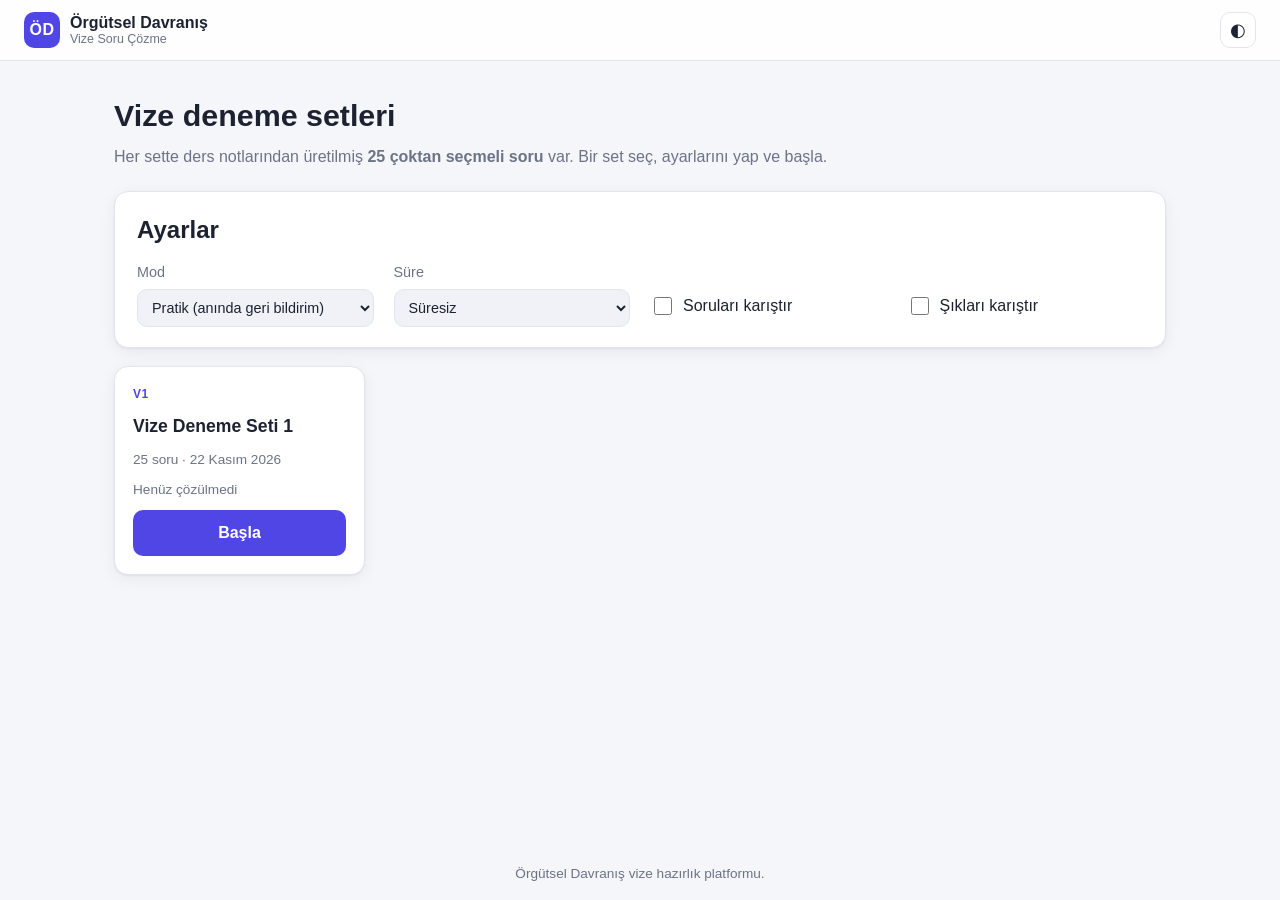
==== docs/index.html @ cf3788e4 "refactor: quiz içeriği GitHub Pages uyumu için docs/ altına taşındı" ====
<!DOCTYPE html>
<html lang="tr">
<head>
  <meta charset="UTF-8" />
  <meta name="viewport" content="width=device-width, initial-scale=1" />
  <title>Örgütsel Davranış · Vize Soru Çözme</title>
  <link rel="stylesheet" href="style.css" />
</head>
<body>
  <header class="topbar">
    <a class="brand" href="#" id="homeLink">
      <span class="brand-mark">ÖD</span>
      <span class="brand-text">Örgütsel Davranış <small>Vize Soru Çözme</small></span>
    </a>
    <div class="topbar-right">
      <span id="timer" class="timer hidden" aria-live="polite"></span>
      <button id="themeToggle" class="icon-btn" title="Tema değiştir" aria-label="Tema değiştir">◐</button>
    </div>
  </header>

  <main id="app">
    <!-- ANA SAYFA -->
    <section id="homeView" class="view">
      <div class="hero">
        <h1>Vize deneme setleri</h1>
        <p>Her sette ders notlarından üretilmiş <strong>25 çoktan seçmeli soru</strong> var. Bir set seç, ayarlarını yap ve başla.</p>
      </div>

      <div class="settings card">
        <h2>Ayarlar</h2>
        <div class="settings-grid">
          <label class="field">
            <span>Mod</span>
            <select id="modeSelect">
              <option value="practice">Pratik (anında geri bildirim)</option>
              <option value="exam">Sınav (sonuç en sonda)</option>
            </select>
          </label>
          <label class="field">
            <span>Süre</span>
            <select id="timeSelect">
              <option value="0">Süresiz</option>
              <option value="20">20 dakika</option>
              <option value="30">30 dakika</option>
              <option value="45">45 dakika</option>
            </select>
          </label>
          <label class="check"><input type="checkbox" id="shuffleQ" /> Soruları karıştır</label>
          <label class="check"><input type="checkbox" id="shuffleO" /> Şıkları karıştır</label>
        </div>
      </div>

      <div id="versionList" class="version-list"></div>
      <p id="loadError" class="error hidden"></p>
    </section>

    <!-- SORU EKRANI -->
    <section id="quizView" class="view hidden">
      <div class="quiz-head">
        <div>
          <div id="quizTitle" class="quiz-title"></div>
          <div id="quizMeta" class="muted small"></div>
        </div>
        <button id="finishBtn" class="btn btn-ghost">Sınavı bitir</button>
      </div>
      <div class="progress"><div id="progressBar" class="progress-bar"></div></div>

      <div class="quiz-layout">
        <article class="card question-card">
          <div class="q-top">
            <span id="qNumber" class="q-number"></span>
            <span id="qChapter" class="badge"></span>
            <span id="qDifficulty" class="badge badge-soft"></span>
            <button id="flagBtn" class="icon-btn flag" title="İşaretle (F)" aria-label="Soruyu işaretle">⚑</button>
          </div>
          <p id="qText" class="q-text"></p>
          <ol id="qOptions" class="options"></ol>
          <div id="qFeedback" class="feedback hidden"></div>
          <div class="q-nav">
            <button id="prevBtn" class="btn btn-ghost">← Önceki</button>
            <span class="muted small kbd-hint">Kısayollar: A–E / 1–5 · ← → · F</span>
            <button id="nextBtn" class="btn btn-primary">Sonraki →</button>
          </div>
        </article>

        <aside class="card palette-card">
          <h3>Sorular</h3>
          <div id="palette" class="palette"></div>
          <div class="legend small muted">
            <span><i class="dot dot-answered"></i>Cevaplandı</span>
            <span><i class="dot dot-flag"></i>İşaretli</span>
            <span><i class="dot dot-empty"></i>Boş</span>
          </div>
        </aside>
      </div>
    </section>

    <!-- SONUÇ EKRANI -->
    <section id="resultView" class="view hidden">
      <div class="card result-summary">
        <div class="score-ring" id="scoreRing"><span id="scorePct"></span></div>
        <div class="score-info">
          <h2 id="resultTitle"></h2>
          <div class="stats">
            <div class="stat ok"><b id="statCorrect"></b><span>Doğru</span></div>
            <div class="stat bad"><b id="statWrong"></b><span>Yanlış</span></div>
            <div class="stat"><b id="statBlank"></b><span>Boş</span></div>
            <div class="stat"><b id="statTime"></b><span>Süre</span></div>
          </div>
          <div class="result-actions">
            <button id="retryWrongBtn" class="btn btn-primary">Yanlış & boşları tekrar çöz</button>
            <button id="retryAllBtn" class="btn btn-ghost">Seti baştan çöz</button>
            <button id="backHomeBtn" class="btn btn-ghost">Ana sayfa</button>
          </div>
        </div>
      </div>

      <div class="card">
        <h3>Bölümlere göre başarı</h3>
        <div id="chapterBreakdown" class="chapter-breakdown"></div>
      </div>

      <div class="card">
        <div class="review-head">
          <h3>Cevap anahtarı & açıklamalar</h3>
          <div class="segmented" id="reviewFilter">
            <button data-filter="all" class="active">Tümü</button>
            <button data-filter="wrong">Yanlışlar</button>
            <button data-filter="blank">Boşlar</button>
            <button data-filter="correct">Doğrular</button>
          </div>
        </div>
        <div id="reviewList" class="review-list"></div>
      </div>
    </section>
  </main>

  <footer class="footer muted small">Örgütsel Davranış vize hazırlık platformu.</footer>

  <script src="questions-data.js"></script>
  <script src="app.js"></script>
</body>
</html>
---- docs/style.css ----
:root {
  --bg: #f5f6fa;
  --surface: #ffffff;
  --surface-2: #f0f2f7;
  --text: #1c2230;
  --muted: #6b7385;
  --border: #e2e5ee;
  --primary: #4f46e5;
  --primary-soft: #eef0ff;
  --ok: #16a34a;
  --ok-soft: #e8f7ee;
  --bad: #dc2626;
  --bad-soft: #fdecec;
  --warn: #d97706;
  --warn-soft: #fff4e0;
  --radius: 14px;
  --shadow: 0 1px 2px rgba(16, 24, 40, .05), 0 4px 16px rgba(16, 24, 40, .06);
  color-scheme: light;
}

[data-theme="dark"] {
  --bg: #0f1320;
  --surface: #171c2c;
  --surface-2: #1f2538;
  --text: #e7e9f0;
  --muted: #9aa2b6;
  --border: #2a3147;
  --primary: #818cf8;
  --primary-soft: #262c4a;
  --ok: #4ade80;
  --ok-soft: #173126;
  --bad: #f87171;
  --bad-soft: #3a1d22;
  --warn: #fbbf24;
  --warn-soft: #3a2f16;
  --shadow: 0 1px 2px rgba(0, 0, 0, .3), 0 4px 16px rgba(0, 0, 0, .25);
  color-scheme: dark;
}

* { box-sizing: border-box; }

body {
  margin: 0;
  font-family: -apple-system, BlinkMacSystemFont, "Segoe UI", Roboto, "Helvetica Neue", Arial, sans-serif;
  background: var(--bg);
  color: var(--text);
  line-height: 1.5;
  min-height: 100vh;
  display: flex;
  flex-direction: column;
}

.hidden { display: none !important; }
.muted { color: var(--muted); }
.small { font-size: .85rem; }
.error { color: var(--bad); background: var(--bad-soft); padding: 12px 16px; border-radius: 10px; }
code { background: var(--surface-2); padding: 1px 6px; border-radius: 6px; }

/* Topbar */
.topbar {
  position: sticky; top: 0; z-index: 10;
  display: flex; align-items: center; justify-content: space-between;
  padding: 12px 24px;
  background: color-mix(in srgb, var(--surface) 85%, transparent);
  backdrop-filter: blur(8px);
  border-bottom: 1px solid var(--border);
}
.brand { display: flex; align-items: center; gap: 10px; text-decoration: none; color: inherit; }
.brand-mark {
  display: grid; place-items: center; width: 36px; height: 36px; border-radius: 10px;
  background: var(--primary); color: #fff; font-weight: 700; letter-spacing: .5px;
}
.brand-text { font-weight: 650; display: flex; flex-direction: column; line-height: 1.15; }
.brand-text small { font-weight: 400; color: var(--muted); font-size: .78rem; }
.topbar-right { display: flex; align-items: center; gap: 10px; }
.timer {
  font-variant-numeric: tabular-nums; font-weight: 600;
  padding: 6px 12px; border-radius: 999px; background: var(--surface-2);
}
.timer.low { color: var(--bad); background: var(--bad-soft); }

main { width: 100%; max-width: 1100px; margin: 0 auto; padding: 24px; flex: 1; }
.footer { text-align: center; padding: 16px; }

/* Generic */
.card {
  background: var(--surface); border: 1px solid var(--border);
  border-radius: var(--radius); box-shadow: var(--shadow);
  padding: 20px 22px; margin-bottom: 18px;
}
.card h2, .card h3 { margin: 0 0 14px; }
.btn {
  font: inherit; font-weight: 600; cursor: pointer;
  border-radius: 10px; padding: 10px 16px; border: 1px solid transparent;
  transition: transform .05s, background .15s, border-color .15s;
}
.btn:active { transform: translateY(1px); }
.btn:disabled { opacity: .45; cursor: not-allowed; }
.btn-primary { background: var(--primary); color: #fff; }
.btn-primary:hover:not(:disabled) { filter: brightness(1.08); }
.btn-ghost { background: transparent; color: var(--text); border-color: var(--border); }
.btn-ghost:hover:not(:disabled) { background: var(--surface-2); }
.icon-btn {
  font: inherit; font-size: 1.1rem; cursor: pointer; width: 36px; height: 36px;
  border-radius: 10px; border: 1px solid var(--border); background: var(--surface); color: var(--text);
}
.icon-btn:hover { background: var(--surface-2); }
.badge {
  font-size: .78rem; font-weight: 600; padding: 3px 10px; border-radius: 999px;
  background: var(--primary-soft); color: var(--primary);
}
.badge-soft { background: var(--surface-2); color: var(--muted); }

/* Home */
.hero h1 { margin: 8px 0 6px; font-size: 1.9rem; }
.hero p { margin: 0 0 22px; color: var(--muted); }
.settings-grid { display: grid; grid-template-columns: repeat(auto-fit, minmax(220px, 1fr)); gap: 14px 20px; align-items: end; }
.field { display: flex; flex-direction: column; gap: 6px; font-size: .9rem; color: var(--muted); }
.field select {
  font: inherit; color: var(--text); background: var(--surface-2);
  border: 1px solid var(--border); border-radius: 10px; padding: 9px 10px;
}
.check { display: flex; gap: 8px; align-items: center; cursor: pointer; padding: 9px 0; }
.check input { width: 18px; height: 18px; accent-color: var(--primary); }

.version-list { display: grid; grid-template-columns: repeat(auto-fill, minmax(250px, 1fr)); gap: 16px; }
.version-card {
  display: flex; flex-direction: column; gap: 10px;
  background: var(--surface); border: 1px solid var(--border); border-radius: var(--radius);
  box-shadow: var(--shadow); padding: 18px;
  transition: border-color .15s, transform .15s;
}
.version-card:hover { border-color: var(--primary); transform: translateY(-2px); }
.version-card .v-tag { font-size: .75rem; font-weight: 700; color: var(--primary); letter-spacing: .5px; }
.version-card h3 { margin: 0; font-size: 1.1rem; }
.version-card .v-meta { font-size: .85rem; color: var(--muted); }
.version-card .v-score { font-size: .85rem; }
.version-card .btn { margin-top: auto; }
.version-card.mixed { border-style: dashed; }

/* Quiz */
.quiz-head { display: flex; justify-content: space-between; align-items: center; gap: 12px; margin-bottom: 10px; }
.quiz-title { font-weight: 700; font-size: 1.15rem; }
.progress { height: 6px; background: var(--surface-2); border-radius: 999px; overflow: hidden; margin-bottom: 18px; }
.progress-bar { height: 100%; width: 0; background: var(--primary); transition: width .25s; }

.quiz-layout { display: grid; grid-template-columns: 1fr 270px; gap: 18px; align-items: start; }
.q-top { display: flex; align-items: center; gap: 8px; flex-wrap: wrap; margin-bottom: 10px; }
.q-number { font-weight: 700; color: var(--muted); margin-right: 4px; }
.flag { margin-left: auto; font-size: 1rem; }
.flag.on { background: var(--warn-soft); color: var(--warn); border-color: var(--warn); }
.q-text { font-size: 1.12rem; font-weight: 550; margin: 6px 0 18px; }

.options { list-style: none; padding: 0; margin: 0; display: flex; flex-direction: column; gap: 10px; }
.option {
  display: flex; gap: 12px; align-items: flex-start; cursor: pointer;
  padding: 12px 14px; border-radius: 12px; border: 1.5px solid var(--border);
  background: var(--surface); transition: border-color .12s, background .12s;
}
.option:hover { border-color: var(--primary); }
.option .letter {
  flex: none; display: grid; place-items: center; width: 28px; height: 28px; border-radius: 8px;
  background: var(--surface-2); font-weight: 700; font-size: .9rem;
}
.option.selected { border-color: var(--primary); background: var(--primary-soft); }
.option.selected .letter { background: var(--primary); color: #fff; }
.option.correct { border-color: var(--ok); background: var(--ok-soft); }
.option.correct .letter { background: var(--ok); color: #fff; }
.option.wrong { border-color: var(--bad); background: var(--bad-soft); }
.option.wrong .letter { background: var(--bad); color: #fff; }
.options.locked .option { cursor: default; }
.options.locked .option:hover:not(.correct):not(.wrong) { border-color: var(--border); }

.feedback { margin-top: 16px; padding: 14px 16px; border-radius: 12px; border-left: 4px solid; }
.feedback.ok { background: var(--ok-soft); border-color: var(--ok); }
.feedback.bad { background: var(--bad-soft); border-color: var(--bad); }
.feedback b { display: block; margin-bottom: 4px; }
.feedback .src { margin-top: 8px; font-size: .8rem; color: var(--muted); }

.q-nav { display: flex; justify-content: space-between; align-items: center; gap: 10px; margin-top: 22px; }

.palette-card { position: sticky; top: 84px; }
.palette { display: grid; grid-template-columns: repeat(5, 1fr); gap: 8px; }
.palette button {
  font: inherit; font-weight: 600; font-size: .9rem; cursor: pointer; aspect-ratio: 1;
  border-radius: 10px; border: 1.5px solid var(--border); background: var(--surface); color: var(--text);
  position: relative;
}
.palette button.answered { background: var(--primary-soft); border-color: var(--primary); color: var(--primary); }
.palette button.correct { background: var(--ok-soft); border-color: var(--ok); color: var(--ok); }
.palette button.wrong { background: var(--bad-soft); border-color: var(--bad); color: var(--bad); }
.palette button.current { outline: 2px solid var(--text); outline-offset: 1px; }
.palette button.flagged::after {
  content: ""; position: absolute; top: 4px; right: 4px; width: 7px; height: 7px; border-radius: 50%; background: var(--warn);
}
.legend { display: flex; flex-wrap: wrap; gap: 10px; margin-top: 14px; }
.legend span { display: inline-flex; align-items: center; gap: 5px; }
.dot { display: inline-block; width: 10px; height: 10px; border-radius: 3px; border: 1.5px solid var(--border); }
.dot-answered { background: var(--primary-soft); border-color: var(--primary); }
.dot-flag { background: var(--warn); border-color: var(--warn); border-radius: 50%; }

/* Result */
.result-summary { display: flex; gap: 28px; align-items: center; flex-wrap: wrap; }
.score-ring {
  --pct: 0; width: 140px; height: 140px; border-radius: 50%; flex: none;
  display: grid; place-items: center;
  background: conic-gradient(var(--ring-color, var(--primary)) calc(var(--pct) * 1%), var(--surface-2) 0);
}
.score-ring span {
  display: grid; place-items: center; width: 110px; height: 110px; border-radius: 50%;
  background: var(--surface); font-size: 1.8rem; font-weight: 800;
}
.score-info { flex: 1; min-width: 260px; }
.score-info h2 { margin: 0 0 12px; }
.stats { display: flex; gap: 12px; flex-wrap: wrap; margin-bottom: 16px; }
.stat { background: var(--surface-2); border-radius: 12px; padding: 10px 16px; min-width: 84px; text-align: center; }
.stat b { display: block; font-size: 1.35rem; }
.stat span { font-size: .8rem; color: var(--muted); }
.stat.ok b { color: var(--ok); }
.stat.bad b { color: var(--bad); }
.result-actions { display: flex; gap: 10px; flex-wrap: wrap; }

.chapter-breakdown { display: flex; flex-direction: column; gap: 10px; }
.ch-row { display: grid; grid-template-columns: minmax(160px, 260px) 1fr 60px; gap: 12px; align-items: center; font-size: .92rem; }
.ch-bar { height: 10px; background: var(--surface-2); border-radius: 999px; overflow: hidden; }
.ch-bar > div { height: 100%; background: var(--ok); }
.ch-row .ch-val { text-align: right; font-variant-numeric: tabular-nums; color: var(--muted); }

.review-head { display: flex; justify-content: space-between; align-items: center; gap: 12px; flex-wrap: wrap; margin-bottom: 12px; }
.review-head h3 { margin: 0; }
.segmented { display: inline-flex; background: var(--surface-2); border-radius: 10px; padding: 3px; }
.segmented button {
  font: inherit; font-size: .85rem; border: 0; background: transparent; color: var(--muted);
  padding: 6px 12px; border-radius: 8px; cursor: pointer;
}
.segmented button.active { background: var(--surface); color: var(--text); box-shadow: var(--shadow); }
.review-list { display: flex; flex-direction: column; gap: 14px; }
.review-item { border: 1px solid var(--border); border-radius: 12px; padding: 14px 16px; border-left: 4px solid var(--border); }
.review-item.correct { border-left-color: var(--ok); }
.review-item.wrong { border-left-color: var(--bad); }
.review-item.blank { border-left-color: var(--warn); }
.review-item .ri-head { display: flex; gap: 8px; align-items: center; flex-wrap: wrap; margin-bottom: 6px; font-size: .85rem; }
.review-item .ri-q { font-weight: 600; margin: 0 0 8px; }
.review-item ul { list-style: none; padding: 0; margin: 0 0 8px; display: flex; flex-direction: column; gap: 4px; font-size: .92rem; }
.review-item li { padding: 4px 8px; border-radius: 6px; }
.review-item li.is-correct { background: var(--ok-soft); color: var(--ok); font-weight: 600; }
.review-item li.is-wrong { background: var(--bad-soft); color: var(--bad); text-decoration: line-through; }
.review-item .ri-exp { font-size: .9rem; color: var(--muted); margin: 0; }

@media (max-width: 860px) {
  .quiz-layout { grid-template-columns: 1fr; }
  .palette-card { position: static; order: -1; }
  .palette { grid-template-columns: repeat(10, 1fr); }
  .kbd-hint { display: none; }
  main { padding: 16px; }
}
@media (max-width: 520px) {
  .palette { grid-template-columns: repeat(5, 1fr); }
  .ch-row { grid-template-columns: 1fr 50px; }
  .ch-row .ch-bar { grid-column: 1 / -1; grid-row: 2; }
}
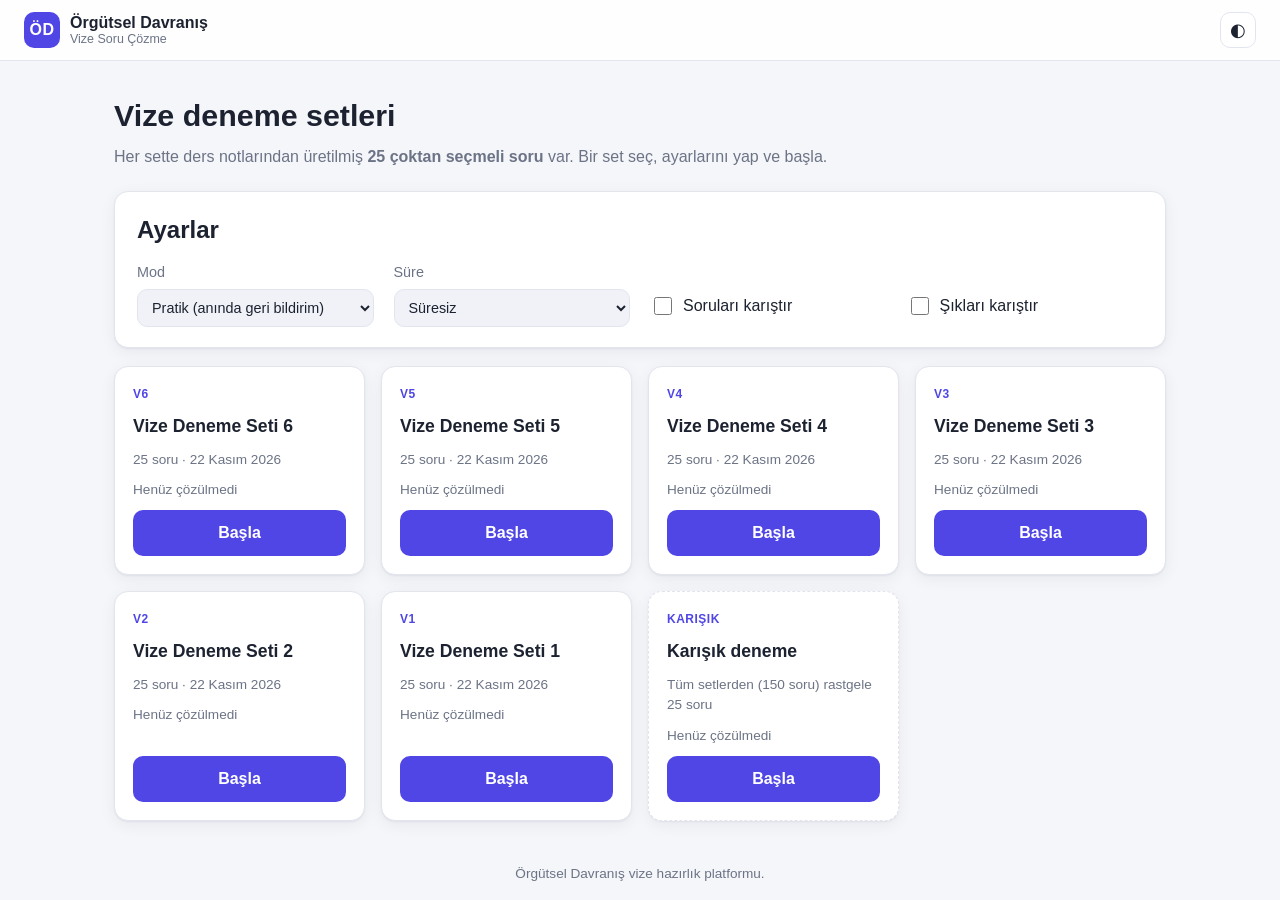
==== commit f5bbc7ec: "fix: önbellek (cache) sorununu önlemek için cache-busting mekanizması eklendi" ====
--- a/docs/index.html
+++ b/docs/index.html
@@ -3,8 +3,11 @@
 <head>
   <meta charset="UTF-8" />
   <meta name="viewport" content="width=device-width, initial-scale=1" />
+  <meta http-equiv="Cache-Control" content="no-cache, no-store, must-revalidate" />
+  <meta http-equiv="Pragma" content="no-cache" />
+  <meta http-equiv="Expires" content="0" />
   <title>Örgütsel Davranış · Vize Soru Çözme</title>
-  <link rel="stylesheet" href="style.css" />
+  <link rel="stylesheet" href="style.css?v=1795344297" />
 </head>
 <body>
   <header class="topbar">
@@ -137,7 +140,7 @@
 
   <footer class="footer muted small">Örgütsel Davranış vize hazırlık platformu.</footer>
 
-  <script src="questions-data.js"></script>
-  <script src="app.js"></script>
+  <script src="questions-data.js?v=1795344297"></script>
+  <script src="app.js?v=1795344297"></script>
 </body>
 </html>
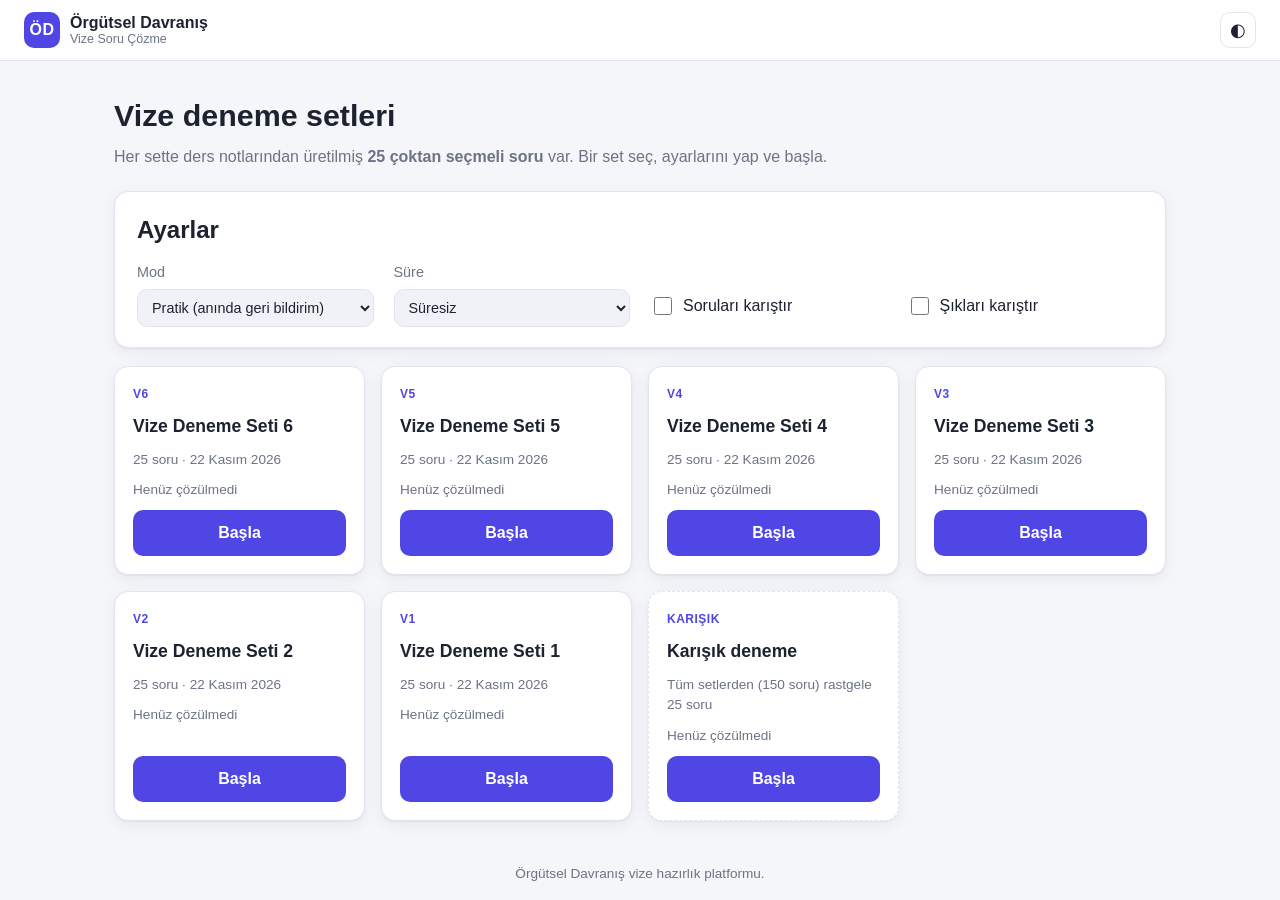
==== commit be56d9b9: "feat: sorular MBA düzeyinde çeldirici ve senaryolarla revize edildi, parantez içi ipuçları kaldırıld" ====
--- a/docs/index.html
+++ b/docs/index.html
@@ -7,7 +7,7 @@
   <meta http-equiv="Pragma" content="no-cache" />
   <meta http-equiv="Expires" content="0" />
   <title>Örgütsel Davranış · Vize Soru Çözme</title>
-  <link rel="stylesheet" href="style.css?v=1795344297" />
+  <link rel="stylesheet" href="style.css?v=1795346735" />
 </head>
 <body>
   <header class="topbar">
@@ -140,7 +140,7 @@
 
   <footer class="footer muted small">Örgütsel Davranış vize hazırlık platformu.</footer>
 
-  <script src="questions-data.js?v=1795344297"></script>
-  <script src="app.js?v=1795344297"></script>
+  <script src="questions-data.js?v=1795346735"></script>
+  <script src="app.js?v=1795346735"></script>
 </body>
 </html>
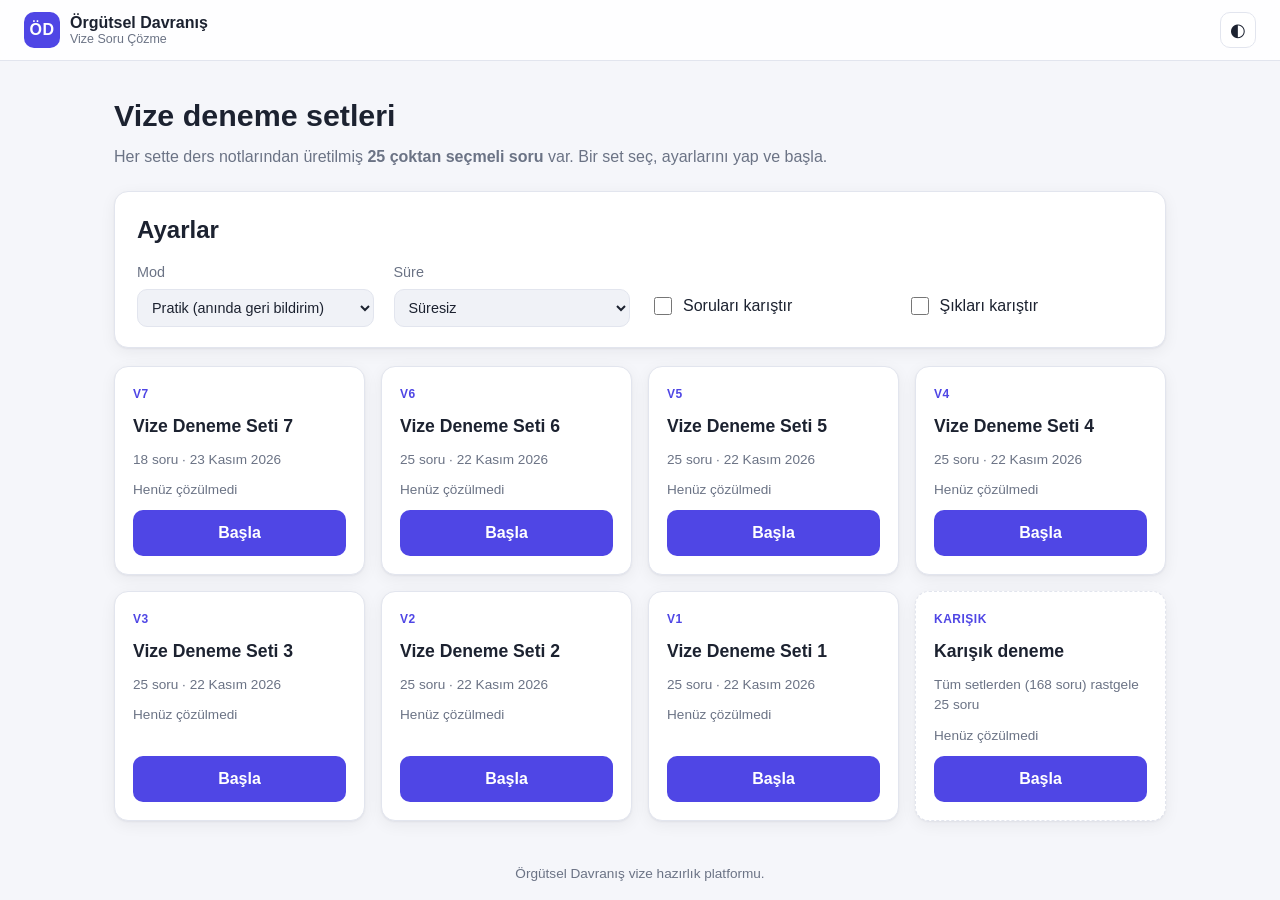
==== commit 5f7daf0d: "Add Vize Deneme Seti 7 (v7)" ====
--- a/docs/index.html
+++ b/docs/index.html
@@ -7,7 +7,7 @@
   <meta http-equiv="Pragma" content="no-cache" />
   <meta http-equiv="Expires" content="0" />
   <title>Örgütsel Davranış · Vize Soru Çözme</title>
-  <link rel="stylesheet" href="style.css?v=1795346735" />
+  <link rel="stylesheet" href="style.css?v=1795431098" />
 </head>
 <body>
   <header class="topbar">
@@ -140,7 +140,7 @@
 
   <footer class="footer muted small">Örgütsel Davranış vize hazırlık platformu.</footer>
 
-  <script src="questions-data.js?v=1795346735"></script>
-  <script src="app.js?v=1795346735"></script>
+  <script src="questions-data.js?v=1795431098"></script>
+  <script src="app.js?v=1795431098"></script>
 </body>
 </html>
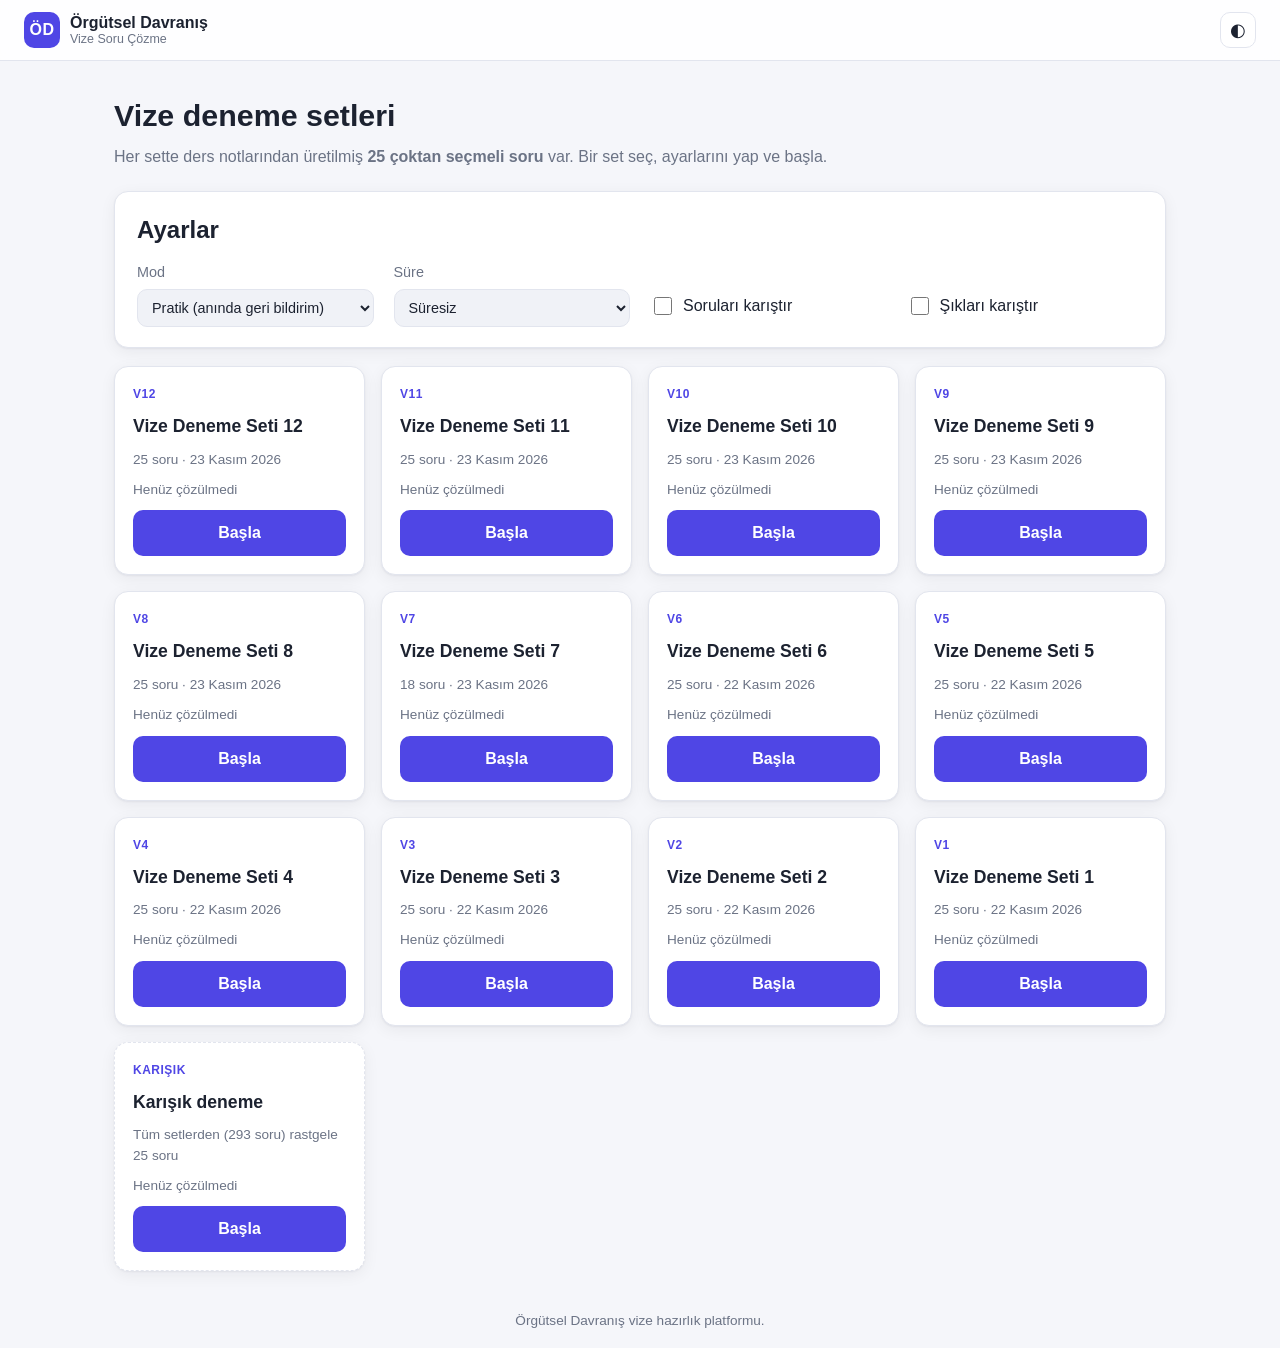
==== commit 79699259: "Add Vize Deneme Setleri 8-12 from Robbins & Judge Pearson Test Bank" ====
--- a/docs/index.html
+++ b/docs/index.html
@@ -7,7 +7,7 @@
   <meta http-equiv="Pragma" content="no-cache" />
   <meta http-equiv="Expires" content="0" />
   <title>Örgütsel Davranış · Vize Soru Çözme</title>
-  <link rel="stylesheet" href="style.css?v=1795431098" />
+  <link rel="stylesheet" href="style.css?v=1795432486" />
 </head>
 <body>
   <header class="topbar">
@@ -140,7 +140,7 @@
 
   <footer class="footer muted small">Örgütsel Davranış vize hazırlık platformu.</footer>
 
-  <script src="questions-data.js?v=1795431098"></script>
-  <script src="app.js?v=1795431098"></script>
+  <script src="questions-data.js?v=1795432486"></script>
+  <script src="app.js?v=1795432486"></script>
 </body>
 </html>
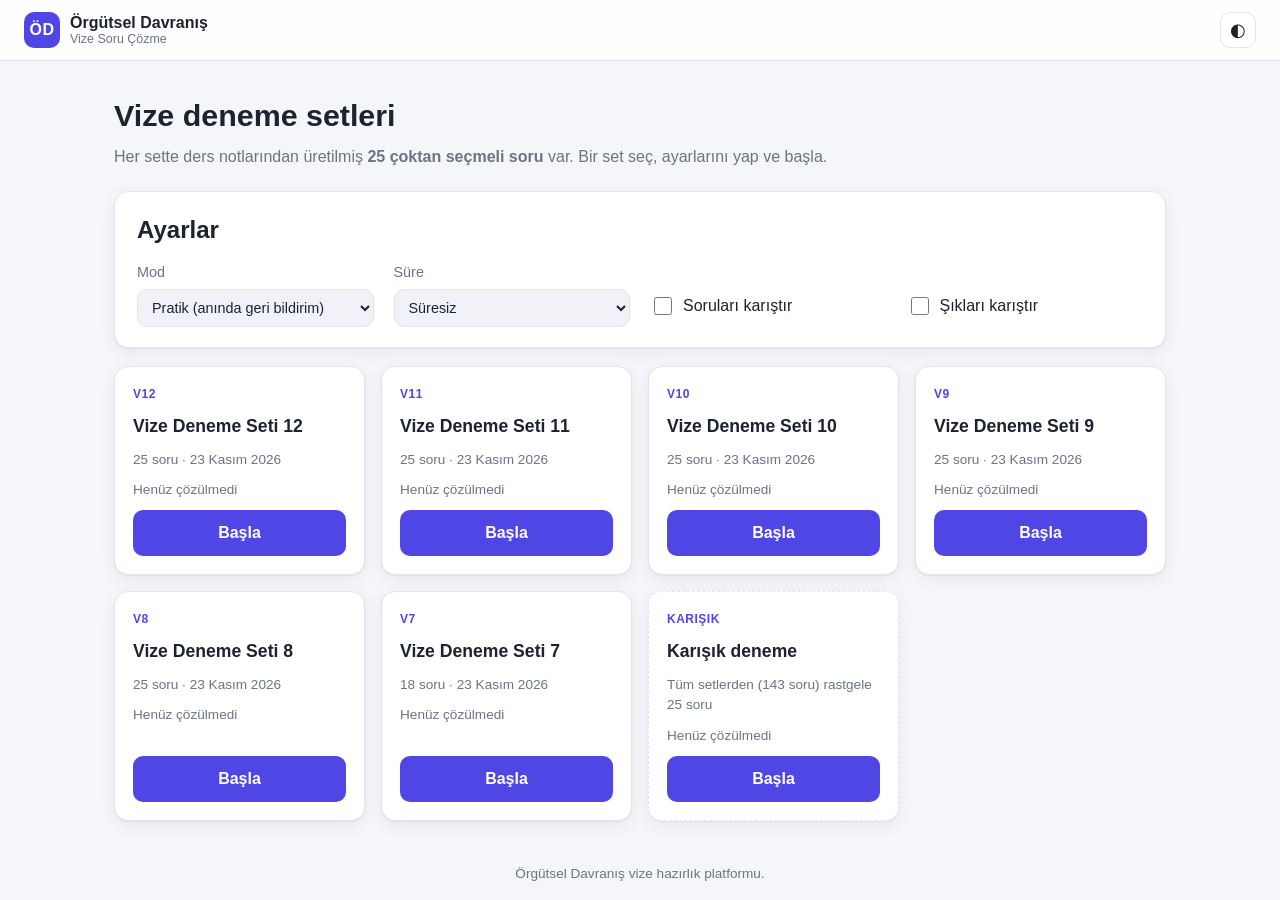
==== commit fdff6622: "Remove first 6 sets (v1-v6), retain actual exam and Pearson test bank sets (v7-v12)" ====
--- a/docs/index.html
+++ b/docs/index.html
@@ -7,7 +7,7 @@
   <meta http-equiv="Pragma" content="no-cache" />
   <meta http-equiv="Expires" content="0" />
   <title>Örgütsel Davranış · Vize Soru Çözme</title>
-  <link rel="stylesheet" href="style.css?v=1795432486" />
+  <link rel="stylesheet" href="style.css?v=1795433218" />
 </head>
 <body>
   <header class="topbar">
@@ -140,7 +140,7 @@
 
   <footer class="footer muted small">Örgütsel Davranış vize hazırlık platformu.</footer>
 
-  <script src="questions-data.js?v=1795432486"></script>
-  <script src="app.js?v=1795432486"></script>
+  <script src="questions-data.js?v=1795433218"></script>
+  <script src="app.js?v=1795433218"></script>
 </body>
 </html>
